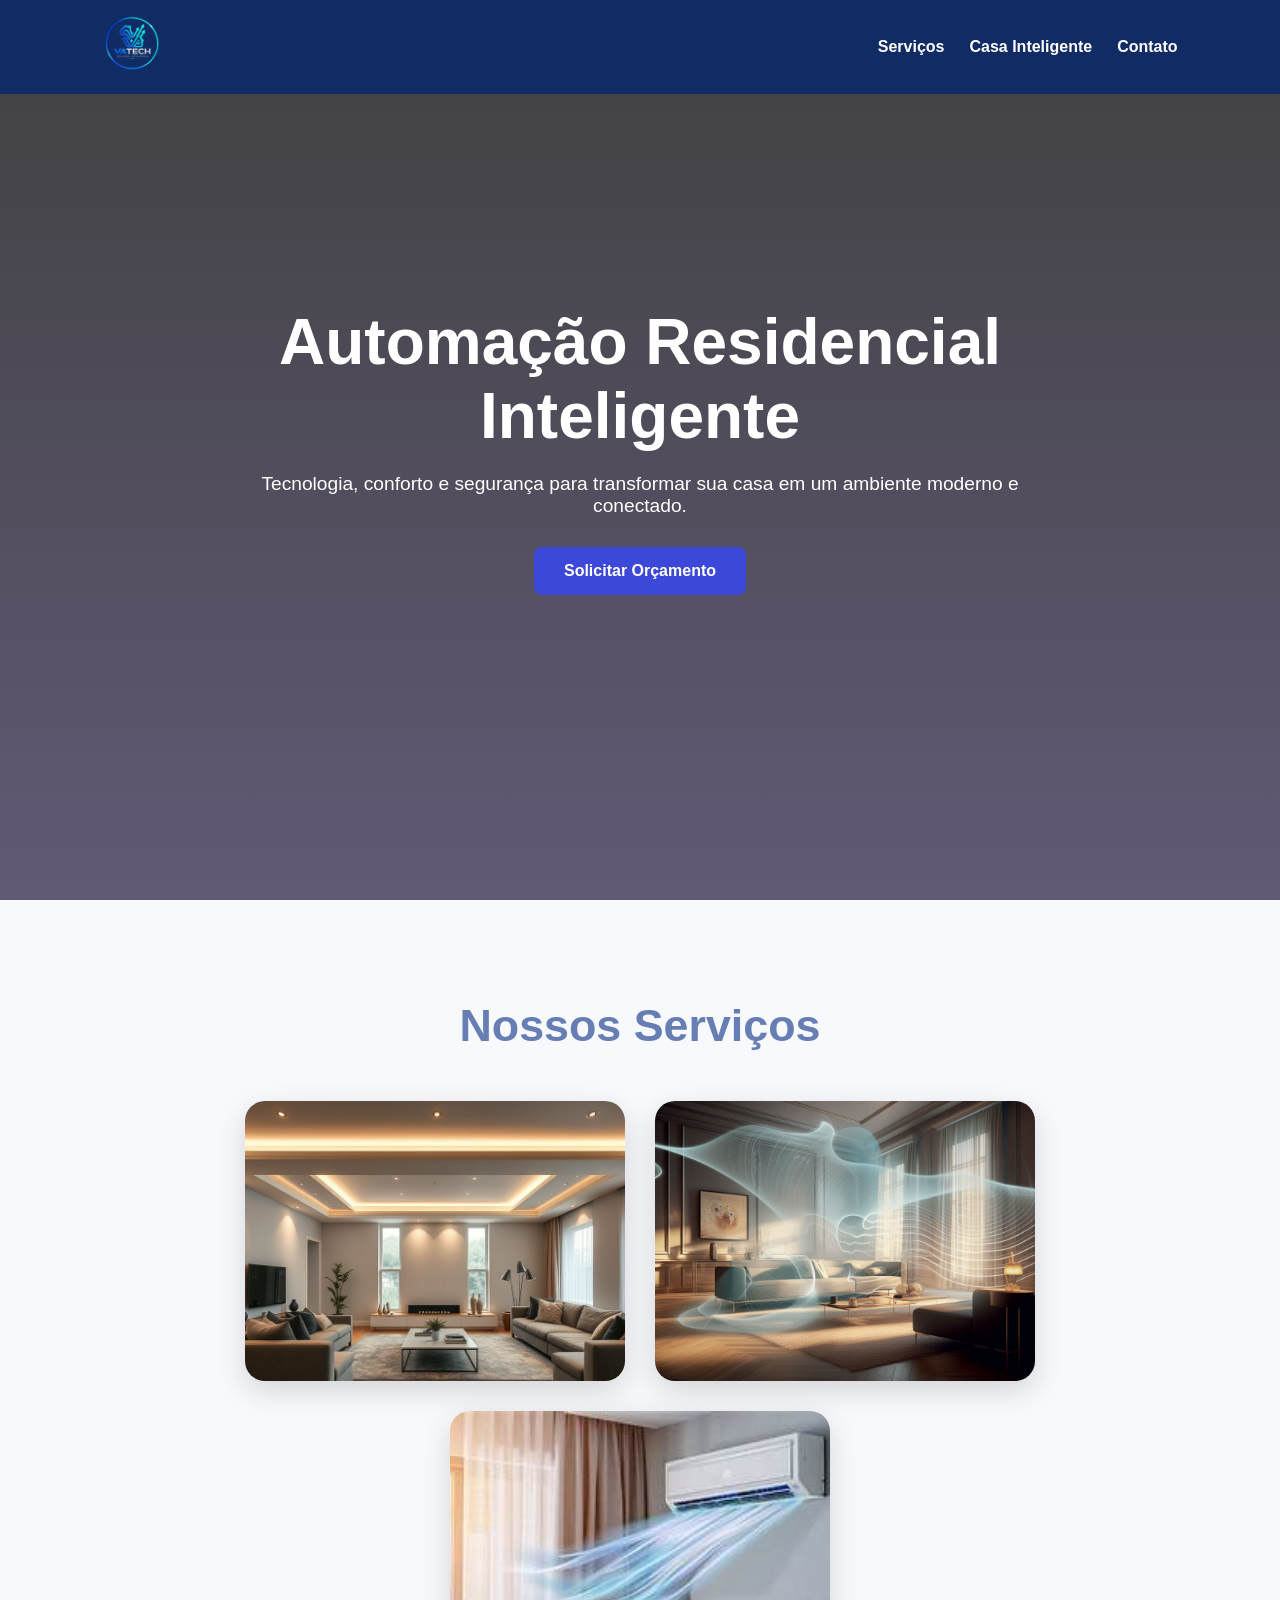
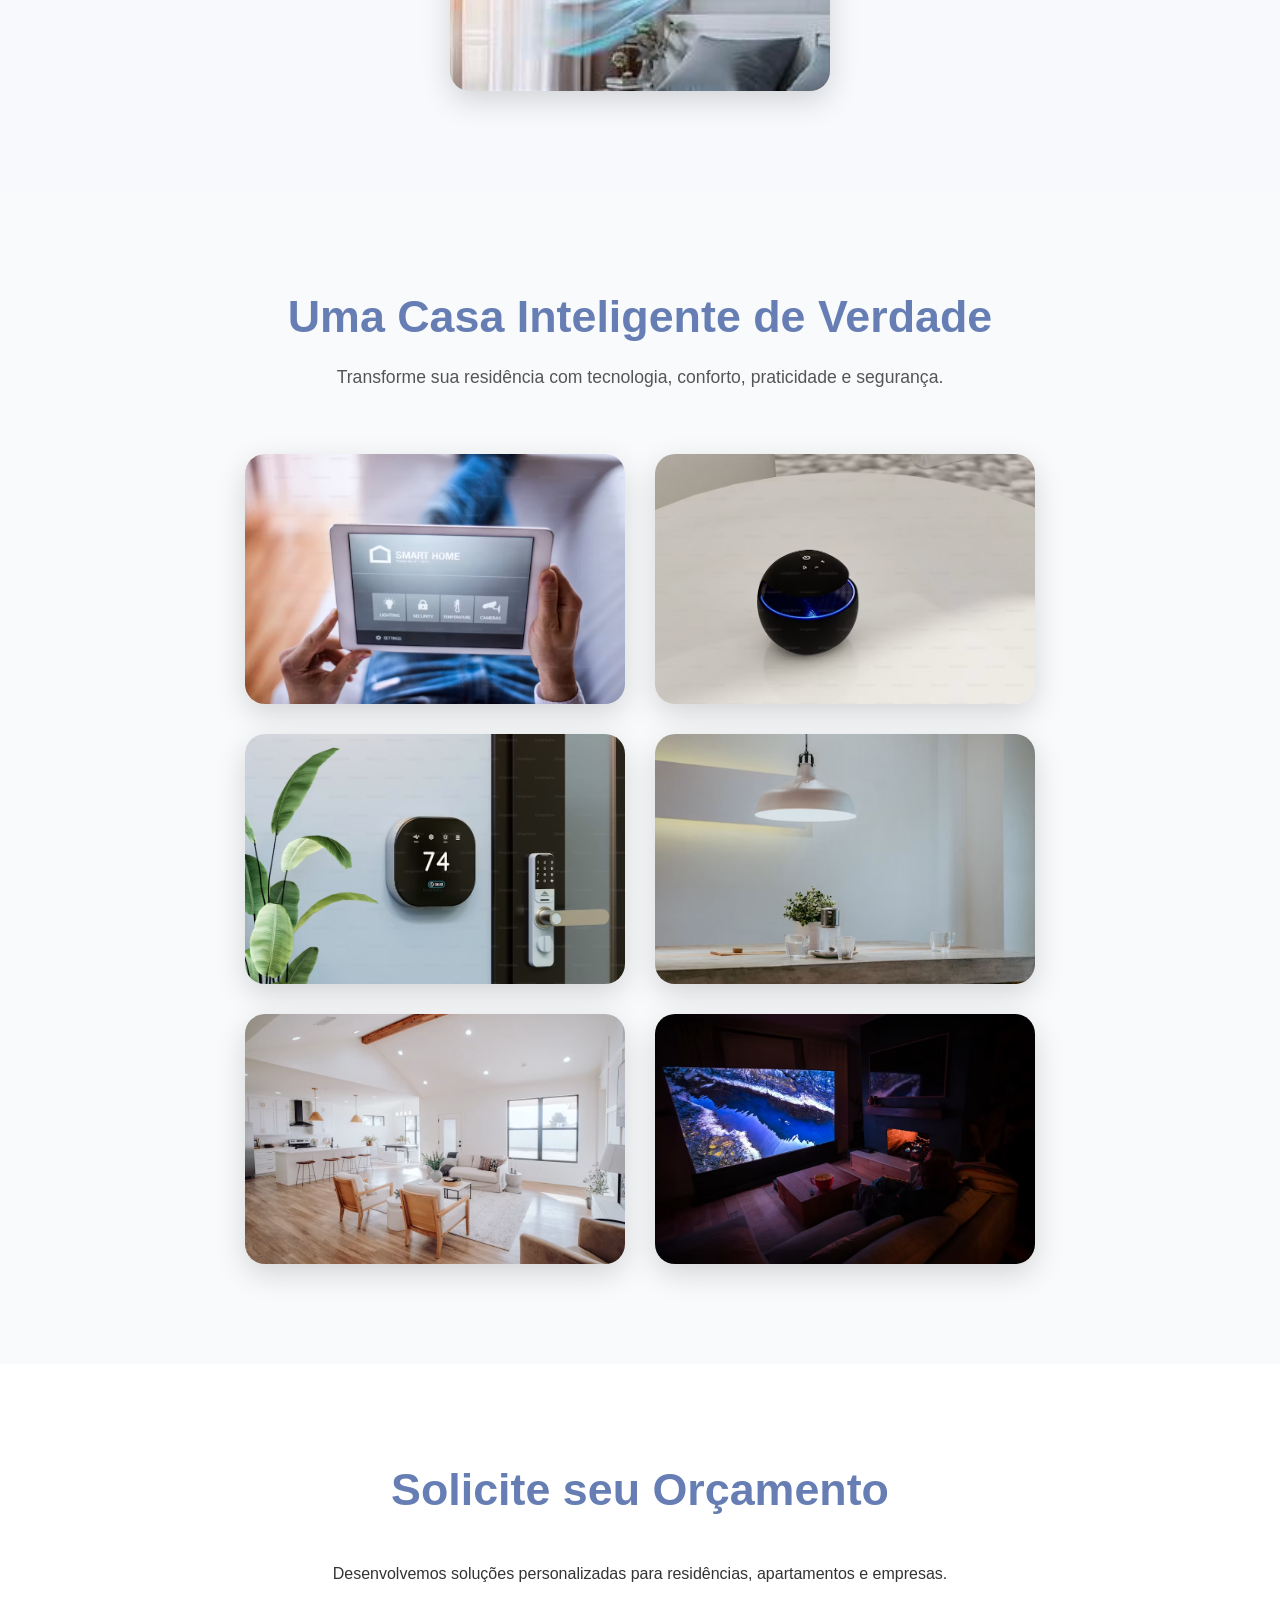
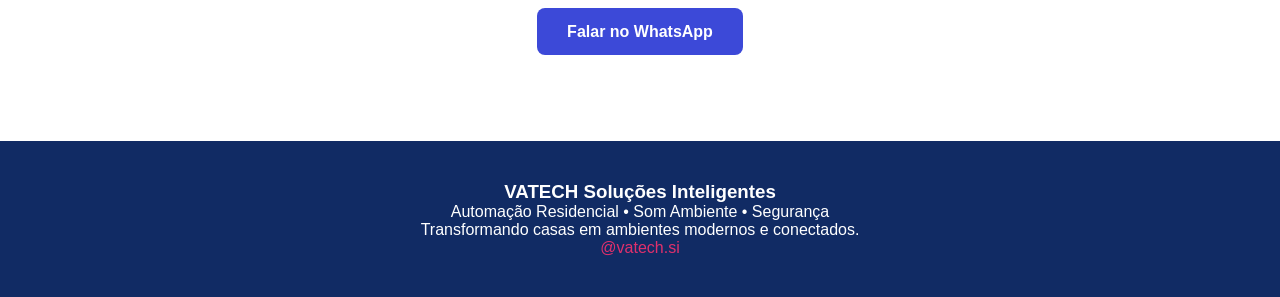
==== projeto/index.html @ 019a9cee "Atualização do projeto" ====
<!DOCTYPE html>
<html lang="pt-BR">
<head>
<meta charset="UTF-8">
<meta name="viewport" content="width=device-width, initial-scale=1.0">
<title>VATECH soluções Inteligente</title>

<link rel="stylesheet" href="style.css">
</head>
<body>

<nav>

    <div class="logo">
        <img src="img/logo.png" alt="vatech">
    </div>

    <div class="menu-toggle" id="menu-toggle">
        ☰
    </div>

    <ul id="menu">

        <li><a href="#servicos">Serviços</a></li>

        <li><a href="#como-funciona">
            Casa Inteligente
        </a></li>

        <li><a href="#contato">Contato</a></li>

    </ul>

</nav>

<header>

    <div class="hero">

        <h1>Automação Residencial Inteligente
        </h1>

        <p>
            Tecnologia, conforto e segurança para transformar
            sua casa em um ambiente moderno e conectado.
        </p>

        <div class="botoes">

            <a href="https://wa.me/5511999999999" class="btn whatsapp">
                Solicitar Orçamento
            </a>
        </div>

    </div>

</header>

<section id="servicos">

    <h2>Nossos Serviços</h2>

    <div class="servicos-grid">

        <div class="servico">
            <img src="img/iluminacao.jpg"alt="Automação de Iluminação">
          
            <div class="overlay">
                <h3>Automação de Iluminação</h3> 

                <p>
                    Controle de luzes,cenas e ambientes
                    diretamente pelo celular ou comando de voz.
                </p>
            </div>
    </div>

    <div class="servico">
        <img src="img/som.jpg" alt="Som Ambiente">

        <div class="overlay">
            <h3> Som Ambiente</h3>

            <p>
                Música en todos os ambiente com controle simples integrado.
            </p>
        </div>
    </div>

    <div class="servico">
        <img src="img/segurança.jpg" alt="eletrodomésticos Inteligente">
        
        <div class="overlay">
            <h3>  Automação Residencial</h3>

            <p>
                 Controle de TVs, ar-condicionado, persianas e outros dispositivos inteligentes.
            </p>
        </div>
    </div>
  </div>
</section>

<section id="como-funciona">

    <h2>Uma Casa Inteligente de Verdade</h2>

    <p class="subtitulo">
        Transforme sua residência com tecnologia, conforto,
        praticidade e segurança.
    </p>

   <div class="funciona-grid">

    <div class="funciona-card">
        <img src="img/controle.jpg" alt="Controle Total">

        <div class="overlay">
            <h3> Controle Total</h3>
            <p>Controle iluminação, tomadas e dispositivos pelo aplicativo.</p>
        </div>
    </div>

    <div class="funciona-card">
        <img src="img/voz.jpg" alt="Comando por Voz">

        <div class="overlay">
            <h3> Comando por Voz</h3>
            <p>Integração com Alexa para controlar sua casa usando a voz.</p>
        </div>
    </div>

    <div class="funciona-card">
        <img src="img/seguranca.jpg" alt="Segurança">

        <div class="overlay">
            <h3> Mais Segurança</h3>
            <p>Monitoramento remoto e notificações em tempo real.</p>
        </div>
    </div>

    <div class="funciona-card">
        <img src="img/energia.jpg" alt="Economia">

        <div class="overlay">
            <h3> Economia de Energia</h3>
            <p>Automatize rotinas e reduza o consumo desnecessário.</p>
        </div>
    </div>

    <div class="funciona-card">
        <img src="img/instalacao.jpg" alt="Instalação">

        <div class="overlay">
            <h3> Instalação Simplificada</h3>
            <p>Soluções para imóveis novos e já construídos.</p>
        </div>
    </div>

    <div class="funciona-card">
        <img src="img/cenarios.jpg" alt="Cenários">

        <div class="overlay">
            <h3> Cenários Personalizados</h3>
            <p>Crie ambientes para cada momento do seu dia.</p>
        </div>
    </div>

</div>

</section>

<section id="contato">

    <h2>Solicite seu Orçamento</h2>

    <p>
        Desenvolvemos soluções personalizadas para residências,
        apartamentos e empresas.
    </p>



    <a href="https://wa.me/5511999999999" class="btn whatsapp">
        Falar no WhatsApp
    </a>

</section>

<footer>

    <h3>VATECH Soluções Inteligentes</h3>

    <p>
        Automação Residencial • Som Ambiente • Segurança
    </p>

    <p>
        Transformando casas em ambientes modernos e conectados.
    </p>

    <a href="https://www.instagram.com/vatech.si/" target="_blank">
        @vatech.si
    </a>

</footer>
---- projeto/style.css ----
/* =========================
   RESET
========================= */

*{
    margin:0;
    padding:0;
    box-sizing:border-box;
    font-family:'Segoe UI',sans-serif;
}

html{
    scroll-behavior:smooth;
}

body{
    background:#ffffff;
    color:#333;
}

/* =========================
   NAVBAR
========================= */

nav{
    position:fixed;
    top:0;
    width:100%;
    display:flex;
    justify-content:space-between;
    align-items:center;
    padding:15px 8%;
    background:#112b64;
    z-index:1000;
}

.menu-toggle{
    display:none;
    font-size:2rem;
    color:white;
    cursor:pointer;
}

.logo img{
    height:60px;
}

nav ul{
    display:flex;
    list-style:none;
    gap:25px;
}

nav a{
    text-decoration:none;
    color:white;
    font-weight:600;
}

/* =========================
   HERO
========================= */

header{
    height:100vh;
    display:flex;
    justify-content:center;
    align-items:center;
    text-align:center;
    padding:20px;

    background:
    linear-gradient(
        rgba(0,0,0,.75),
        rgba(44,34,72,.75)
    ),
    url("https://images.unsplash.com/photo-1558002038-1055907df827?q=80&w=2070");

    background-size:cover;
    background-position:center;
}

.hero{
    max-width:800px;
}

.hero h1{
    font-size:4rem;
    color:white;
    margin-bottom:20px;
}

.hero p{
    font-size:1.2rem;
    color:white;
    margin-bottom:30px;
}

/* =========================
   BOTÕES
========================= */

.botoes{
    display:flex;
    justify-content:center;
    gap:15px;
    flex-wrap:wrap;
}

.btn{
    text-decoration:none;
    padding:15px 30px;
    border-radius:8px;
    color:white;
    font-weight:bold;
    transition:.3s;
}

.btn:hover{
    transform:translateY(-3px);
}

.whatsapp{
    background:#3c49d8;
}


/* =========================
   SEÇÕES GERAIS
========================= */

section{
    padding:100px 8%;
}

h2{
    text-align:center;
    font-size:2.8rem;
    margin-bottom:50px;
}

/* =========================
   TÍTULOS
========================= */

#como-funciona h2,
#beneficios h2,
#servicos h2,
#contato h2{
    color:#667EB3;
}

/* =========================
   COMO FUNCIONA
========================= */

#como-funciona{
    background:#f8fafc;
}

.subtitulo{
    text-align:center;
    max-width:800px;
    margin:0 auto 60px;
    color:#555;
    font-size:1.1rem;
    line-height:1.8;
}

.funciona-grid{
    display:flex;
    justify-content:center;
    gap:30px;
    flex-wrap:wrap;
}

/* =========================
   UMA CASA INTELIGENTE
========================= */

#como-funciona{
    background:#f8fafc;
    padding:100px 8%;
}

#como-funciona h2{
    color:#667EB3;
    text-align:center;
    margin-bottom:20px;
}

.subtitulo{
    max-width:800px;
    margin:0 auto 60px;
    text-align:center;
    color:#555;
    line-height:1.8;
}

.funciona-grid{
    display:flex;
    justify-content:center;
    gap:30px;
    flex-wrap:wrap;
}

.funciona-card{
    position:relative;
    width:380px;
    height:250px;
    border-radius:20px;
    overflow:hidden;
    cursor:pointer;

    box-shadow:0 10px 30px rgba(0,0,0,.15);
}

.funciona-card img{
    width:100%;
    height:100%;
    object-fit:cover;
    transition:.6s;
}

.funciona-card:hover img{
    transform:scale(1.1);
}

.funciona-card .overlay{
    position:absolute;
    top:0;
    left:0;

    width:100%;
    height:100%;

    background:rgba(10,25,47,.85);

    display:flex;
    flex-direction:column;
    justify-content:center;
    align-items:center;

    text-align:center;
    padding:25px;

    opacity:0;
    transition:.4s;
}

.funciona-card:hover .overlay{
    opacity:1;
}

.funciona-card .overlay h3{
    color:white;
    font-size:1.8rem;
    margin-bottom:15px;
}

.funciona-card .overlay p{
    color:white;
    line-height:1.7;
}

/* =========================
   PROJETOS / SERVIÇOS
========================= */

#servicos{
    background:#f7f9fc;
}

.servicos-grid{
    display:flex;
    justify-content:center;
    gap:30px;
    flex-wrap:wrap;
}

.servico{
    position:relative;
    width:380px;
    height:280px;

    border-radius:20px;
    overflow:hidden;
    cursor:pointer;

    box-shadow:
    0 10px 30px rgba(0,0,0,.15);

    transition:.4s;
}

.servico:hover{
    transform:translateY(-10px);
}

.servico img{
    width:100%;
    height:100%;
    object-fit:cover;
    transition:.6s;
}

.servico:hover img{
    transform:scale(1.15);
}

.overlay{
    position:absolute;
    inset:0;

    display:flex;
    flex-direction:column;
    justify-content:center;
    align-items:center;

    text-align:center;
    padding:30px;

    background:rgba(10,25,47,.85);

    opacity:0;
    transition:.5s;
}

.overlay h3{
    color:white;
    font-size:1.8rem;
    margin-bottom:15px;
}

.overlay p{
    color:white;
    line-height:1.7;
}

.servico:hover .overlay{
    opacity:1;
}

/* =========================
   GALERIA
========================= */

.galeria{
    display:flex;
    justify-content:center;
    flex-wrap:wrap;
    gap:20px;
}

.galeria img{
    width:350px;
    height:250px;
    object-fit:cover;
    border-radius:15px;
    transition:.3s;
}

.galeria img:hover{
    transform:scale(1.05);
}

/* =========================
   DEPOIMENTOS
========================= */

.depoimento-box{
    max-width:700px;
    margin:auto;
    background:#204286;
    padding:40px;
    border-radius:15px;
    text-align:center;
}

#texto-depoimento{
    font-size:1.1rem;
    margin-bottom:20px;
    color:white;
}

#nome-cliente{
    color:#25D366;
    font-weight:bold;
}

/* =========================
   CONTATO
========================= */

#contato{
    text-align:center;
}

#contato p{
    margin-bottom:40px;
}

/* =========================
   FOOTER
========================= */

footer{
    background:#112b64;
    text-align:center;
    padding:40px;
}

footer h3,
footer p{
    color:white;
}

footer a{
    color:#E1306C;
    text-decoration:none;
}

/* =========================
   WHATSAPP FIXO
========================= */

.whatsapp-fixo{
    position:fixed;
    right:20px;
    bottom:20px;

    width:65px;
    height:65px;

    background:#25D366;
    color:white;

    border-radius:50%;

    display:flex;
    justify-content:center;
    align-items:center;

    text-decoration:none;
    font-size:30px;

    box-shadow:
    0 10px 25px rgba(0,0,0,.2);
}

/* =========================
   RESPONSIVO
========================= */

@media(max-width:768px){

    .hero h1{
        font-size:2.5rem;
    }

    nav ul{
        display:none;
    }

    .etapa,
    .servico{
        width:100%;
    }

    .galeria img{
        width:100%;
        height:auto;
    }
}

/* =========================
   RESPONSIVIDADE MOBILE
========================= */

@media (max-width: 768px){

    /* Menu */
    nav{
        padding:15px 5%;
    }

    nav ul{
        display:none;
    }

    .logo img{
        height:50px;
    }

    /* Hero */
    .hero h1{
        font-size:2.2rem;
        line-height:1.2;
    }

    .hero p{
        font-size:1rem;
    }

    .botoes{
        flex-direction:column;
        align-items:center;
    }

    .btn{
        width:100%;
        max-width:280px;
        text-align:center;
    }

    /* Títulos */
    h2{
        font-size:2rem;
    }

    #como-funciona h2,
    #contato h2,
    #servicos h2{
        font-size:2rem;
    }

    .subtitulo{
        font-size:1rem;
        padding:0 10px;
    }

    /* Cards Nossos Serviços */
    .servico{
        width:100%;
        max-width:350px;
        height:220px;
    }

    /* Cards Casa Inteligente */
    .funciona-card{
        width:100%;
        max-width:350px;
        height:220px;
    }

    .overlay h3{
        font-size:1.4rem;
    }

    .overlay p{
        font-size:.95rem;
    }

    /* Galeria */
    .galeria img{
        width:100%;
        height:auto;
    }

    /* Contato */
    #contato p{
        font-size:1rem;
        padding:0 15px;
    }

    footer{
        padding:30px 20px;
    }

}

/* CELULARES PEQUENOS */
@media (max-width:480px){

    .hero h1{
        font-size:1.8rem;
    }

    .hero p{
        font-size:.95rem;
    }

    h2{
        font-size:1.8rem;
    }

    .servico,
    .funciona-card{
        height:200px;
    }

    .overlay h3{
        font-size:1.2rem;
    }

    .overlay p{
        font-size:.9rem;
    }
}

@media (max-width:768px){

    .menu-toggle{
        display:block;
    }

    nav{
        padding:15px 5%;
    }

    nav ul{
        position:absolute;

        top:90px;
        left:0;

        width:100%;

        background:#112b64;

        flex-direction:column;

        text-align:center;

        gap:0;

        display:none;
    }

    nav ul.active{
        display:flex;
    }

    nav ul li{
        padding:18px;
        border-top:1px solid rgba(255,255,255,.1);
    }

    .hero h1{
        font-size:2rem;
    }

    .hero p{
        font-size:1rem;
    }

    .btn{
        width:100%;
        max-width:280px;
    }

    .servico,
    .funciona-card{
        width:100%;
        max-width:350px;
        height:220px;
    }

}
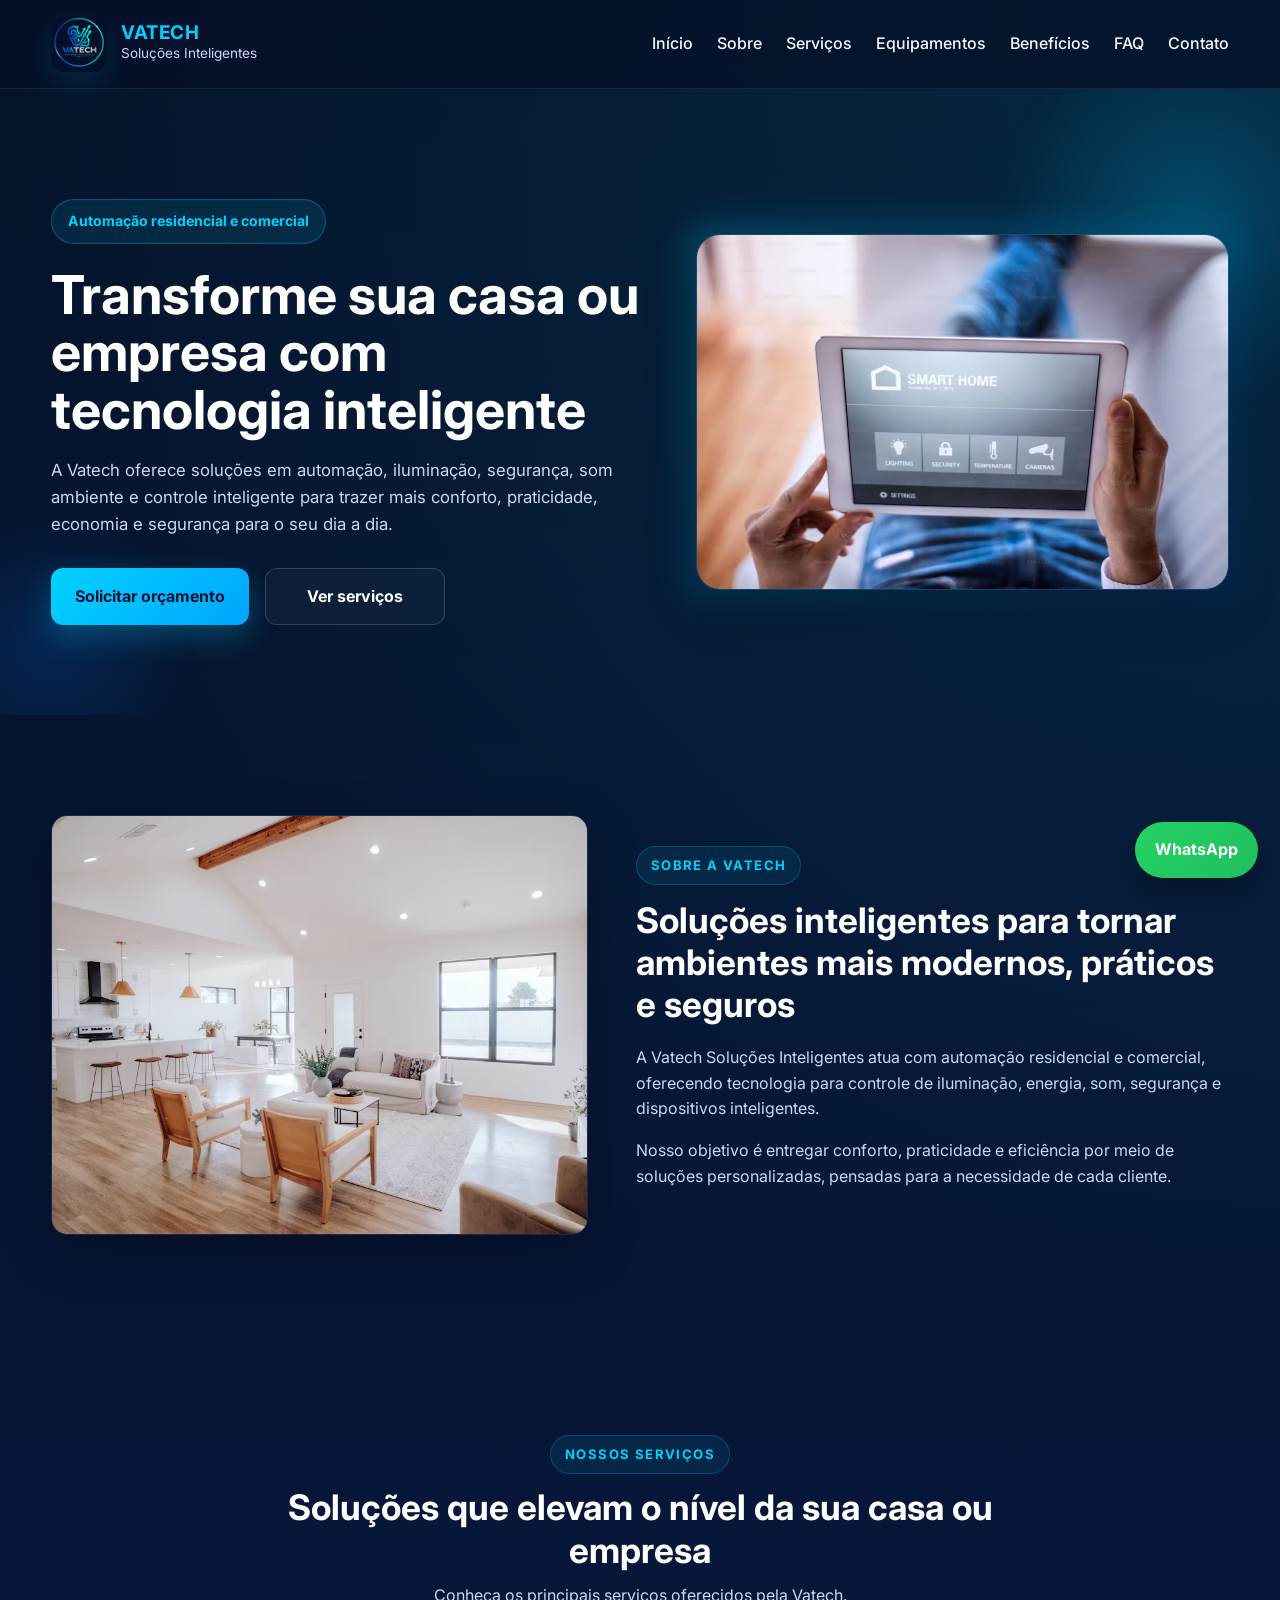
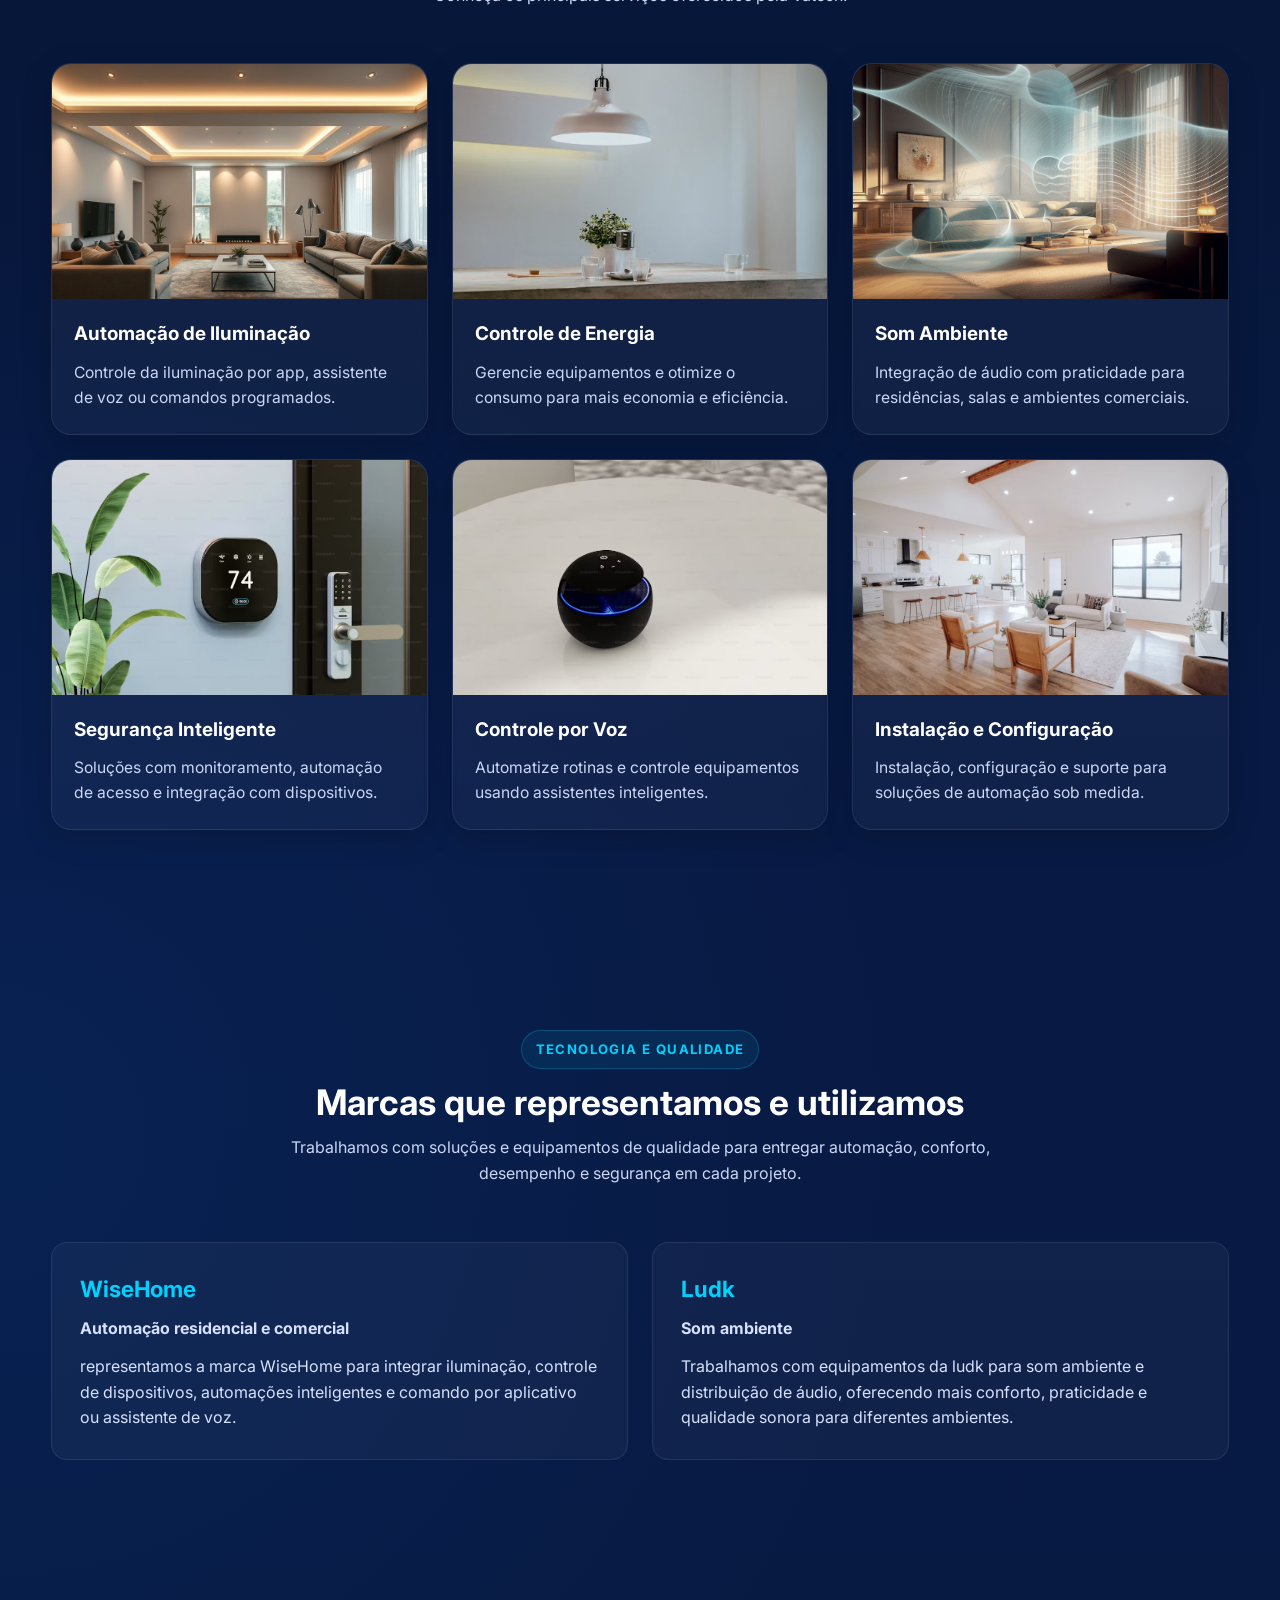
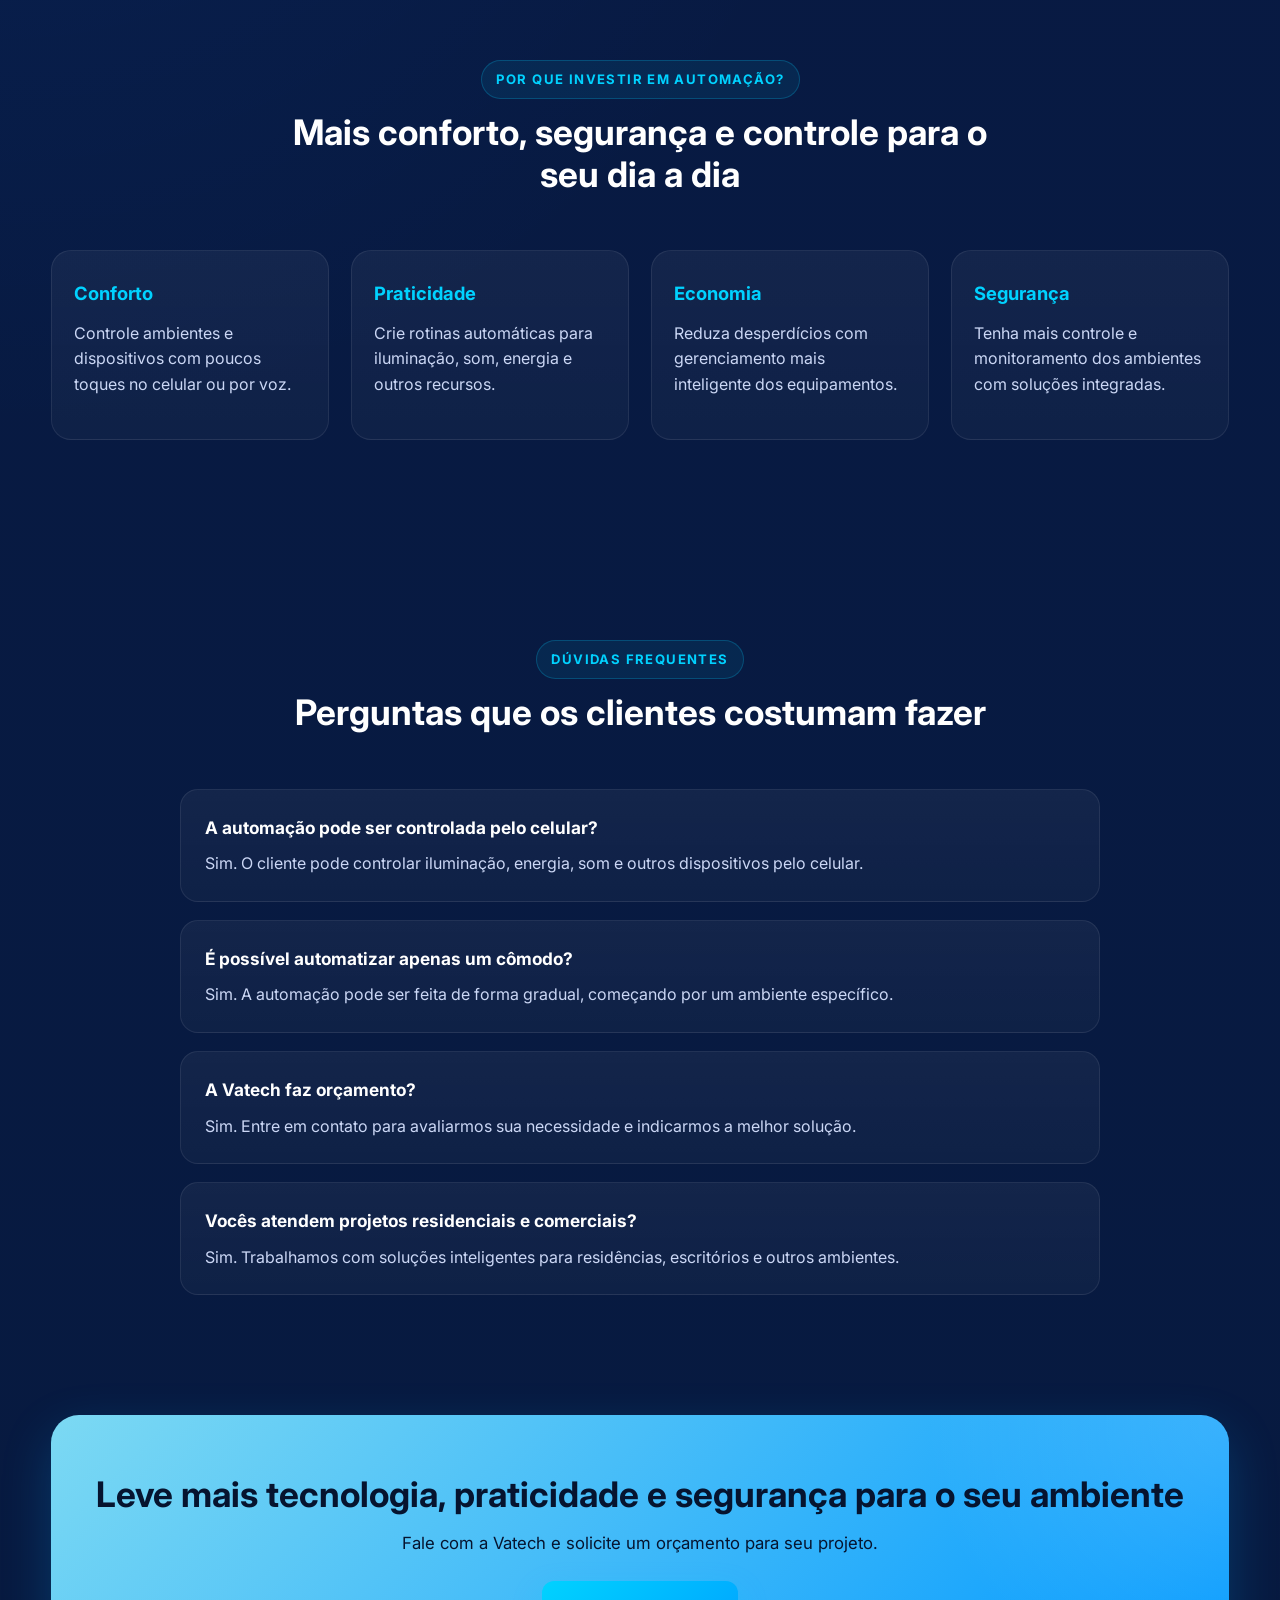
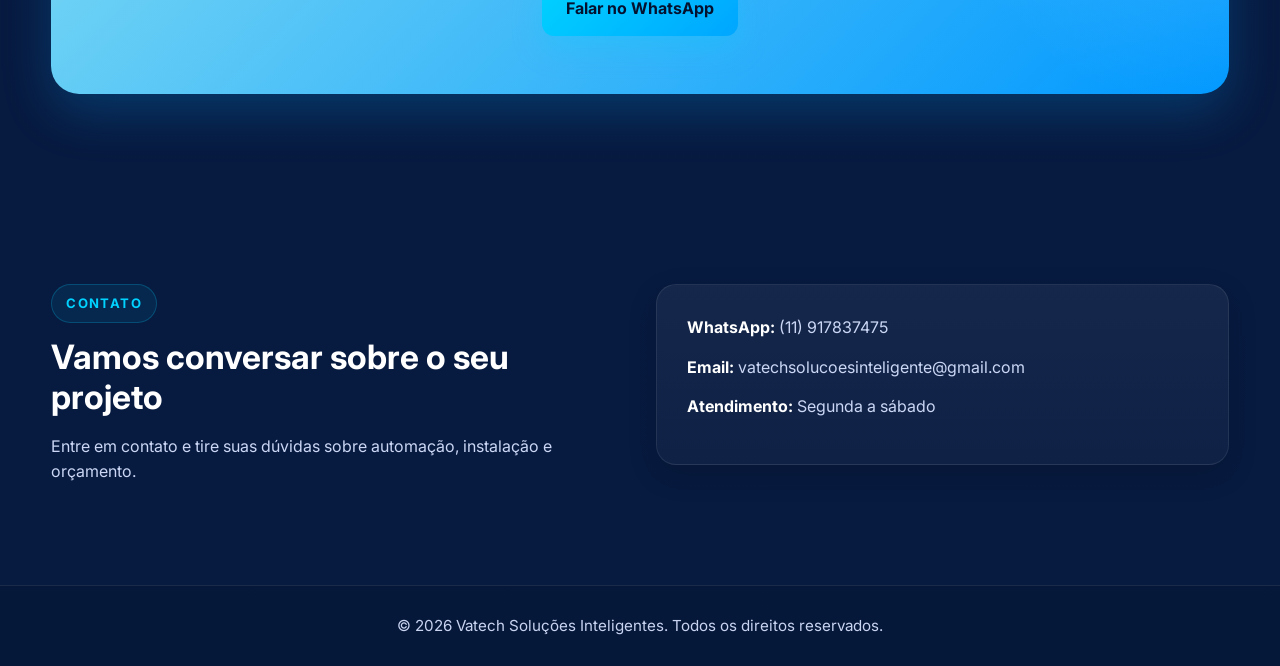
==== commit 158fa041: "Atualização do site" ====
--- a/projeto/index.html
+++ b/projeto/index.html
@@ -1,206 +1,287 @@
 <!DOCTYPE html>
 <html lang="pt-BR">
 <head>
-<meta charset="UTF-8">
-<meta name="viewport" content="width=device-width, initial-scale=1.0">
-<title>VATECH soluções Inteligente</title>
-
-<link rel="stylesheet" href="style.css">
+  <meta charset="UTF-8" />
+  <meta name="viewport" content="width=device-width, initial-scale=1.0" />
+  <title>Vatech Soluções Inteligentes</title>
+  <link rel="stylesheet" href="style.css" />
+  <link rel="preconnect" href="https://fonts.googleapis.com">
+  <link rel="preconnect" href="https://fonts.gstatic.com" crossorigin>
+  <link href="https://fonts.googleapis.com/css2?family=Inter:wght@400;500;600;700;800&display=swap" rel="stylesheet">
 </head>
 <body>
 
-<nav>
-
-    <div class="logo">
-        <img src="img/logo.png" alt="vatech">
-    </div>
-
-    <div class="menu-toggle" id="menu-toggle">
-        ☰
-    </div>
-
-    <ul id="menu">
-
-        <li><a href="#servicos">Serviços</a></li>
-
-        <li><a href="#como-funciona">
-            Casa Inteligente
-        </a></li>
-
-        <li><a href="#contato">Contato</a></li>
-
-    </ul>
-
-</nav>
-
-<header>
-
-    <div class="hero">
-
-        <h1>Automação Residencial Inteligente
-        </h1>
-
-        <p>
-            Tecnologia, conforto e segurança para transformar
-            sua casa em um ambiente moderno e conectado.
-        </p>
-
-        <div class="botoes">
-
-            <a href="https://wa.me/5511999999999" class="btn whatsapp">
-                Solicitar Orçamento
-            </a>
-        </div>
-
-    </div>
-
-</header>
-
-<section id="servicos">
-
-    <h2>Nossos Serviços</h2>
-
-    <div class="servicos-grid">
-
-        <div class="servico">
-            <img src="img/iluminacao.jpg"alt="Automação de Iluminação">
-          
-            <div class="overlay">
-                <h3>Automação de Iluminação</h3> 
-
-                <p>
-                    Controle de luzes,cenas e ambientes
-                    diretamente pelo celular ou comando de voz.
-                </p>
-            </div>
-    </div>
-
-    <div class="servico">
-        <img src="img/som.jpg" alt="Som Ambiente">
-
-        <div class="overlay">
-            <h3> Som Ambiente</h3>
-
-            <p>
-                Música en todos os ambiente com controle simples integrado.
-            </p>
-        </div>
-    </div>
-
-    <div class="servico">
-        <img src="img/segurança.jpg" alt="eletrodomésticos Inteligente">
-        
-        <div class="overlay">
-            <h3>  Automação Residencial</h3>
-
-            <p>
-                 Controle de TVs, ar-condicionado, persianas e outros dispositivos inteligentes.
-            </p>
-        </div>
+  <!-- HEADER -->
+  <header class="header">
+    <div class="container nav">
+      <div class="logo">
+        <img src="img/logo.png" alt="Logo Vatech">
+        <div>
+          <h1>VATECH</h1>
+          <p>Soluções Inteligentes</p>
+        </div>
+      </div>
+
+      <nav class="menu">
+        <a href="#inicio">Início</a>
+        <a href="#sobre">Sobre</a>
+        <a href="#servicos">Serviços</a>
+        <a href="#marcas">Equipamentos</a>
+        <a href="#beneficios">Benefícios</a>
+        <a href="#faq">FAQ</a>
+        <a href="#contato">Contato</a>
+      </nav>
+    </div>
+  </header>
+
+  <!-- HERO -->
+  <section class="hero" id="inicio">
+    <div class="container hero-content">
+      <div class="hero-text">
+        <span class="tag">Automação residencial e comercial</span>
+        <h2>Transforme sua casa ou empresa com tecnologia inteligente</h2>
+        <p>
+          A Vatech oferece soluções em automação, iluminação, segurança, som ambiente e controle inteligente
+          para trazer mais conforto, praticidade, economia e segurança para o seu dia a dia.
+        </p>
+
+        <div class="hero-buttons">
+          <a class="btn-primary" href="https://wa.me/5511917837475" target="_blank">
+            Solicitar orçamento
+          </a>
+          <a class="btn-secondary" href="#servicos">Ver serviços</a>
+        </div>
+      </div>
+
+      <div class="hero-image">
+        <img src="img/controle.jpg" alt="Automação residencial Vatech">
+      </div>
+    </div>
+  </section>
+
+  <!-- SOBRE -->
+  <section class="sobre section" id="sobre">
+    <div class="container sobre-grid">
+      <div class="sobre-img">
+        <img src="img/instalacao.jpg" alt="Instalação de automação">
+      </div>
+
+      <div class="sobre-text">
+        <span class="section-tag">Sobre a Vatech</span>
+        <h2>Soluções inteligentes para tornar ambientes mais modernos, práticos e seguros</h2>
+        <p>
+          A Vatech Soluções Inteligentes atua com automação residencial e comercial, oferecendo tecnologia
+          para controle de iluminação, energia, som, segurança e dispositivos inteligentes.
+        </p>
+        <p>
+          Nosso objetivo é entregar conforto, praticidade e eficiência por meio de soluções personalizadas,
+          pensadas para a necessidade de cada cliente.
+        </p>
+      </div>
+    </div>
+  </section>
+
+  <!-- SERVIÇOS -->
+  <section class="servicos section" id="servicos">
+    <div class="container">
+      <div class="section-header">
+        <span class="section-tag">Nossos serviços</span>
+        <h2>Soluções que elevam o nível da sua casa ou empresa</h2>
+        <p>Conheça os principais serviços oferecidos pela Vatech.</p>
+      </div>
+
+      <div class="cards">
+        <div class="card">
+          <img src="img/iluminacao.jpg" alt="Iluminação inteligente">
+          <h3>Automação de Iluminação</h3>
+          <p>Controle da iluminação por app, assistente de voz ou comandos programados.</p>
+        </div>
+
+        <div class="card">
+          <img src="img/energia.jpg" alt="Controle de energia">
+          <h3>Controle de Energia</h3>
+          <p>Gerencie equipamentos e otimize o consumo para mais economia e eficiência.</p>
+        </div>
+
+        <div class="card">
+          <img src="img/som.jpg" alt="Som ambiente">
+          <h3>Som Ambiente</h3>
+          <p>Integração de áudio com praticidade para residências, salas e ambientes comerciais.</p>
+        </div>
+
+        <div class="card">
+          <img src="img/seguranca.jpg" alt="Segurança inteligente">
+          <h3>Segurança Inteligente</h3>
+          <p>Soluções com monitoramento, automação de acesso e integração com dispositivos.</p>
+        </div>
+
+        <div class="card">
+          <img src="img/voz.jpg" alt="Comando por voz">
+          <h3>Controle por Voz</h3>
+          <p>Automatize rotinas e controle equipamentos usando assistentes inteligentes.</p>
+        </div>
+
+        <div class="card">
+          <img src="img/instalacao.jpg" alt="Instalação e suporte">
+          <h3>Instalação e Configuração</h3>
+          <p>Instalação, configuração e suporte para soluções de automação sob medida.</p>
+        </div>
+      </div>
+    </div>
+  </section>
+
+  <section class="marcas section" id="marcas">
+  <div class="container">
+    <div class="section-header">
+      <span class="section-tag">Tecnologia e qualidade</span>
+      <h2>Marcas que representamos e utilizamos</h2>
+      <p>
+        Trabalhamos com soluções e equipamentos de qualidade para entregar automação, conforto,
+        desempenho e segurança em cada projeto.
+      </p>
+    </div>
+
+    <div class="marcas-grid">
+      <div class="marca-card">
+        <h3>WiseHome</h3>
+        <p class="marca-categoria">Automação residencial e comercial</p>
+        <p>
+          representamos a marca WiseHome para integrar iluminação, controle de dispositivos,
+          automações inteligentes e comando por aplicativo ou assistente de voz.
+        </p>
+      </div>
+
+      <div class="marca-card">
+        <h3>Ludk</h3>
+        <p class="marca-categoria">Som ambiente</p>
+        <p>
+          Trabalhamos com equipamentos da ludk para som ambiente e distribuição de áudio,
+          oferecendo mais conforto, praticidade e qualidade sonora para diferentes ambientes.
+        </p>
+      </div>
     </div>
   </div>
 </section>
 
-<section id="como-funciona">
-
-    <h2>Uma Casa Inteligente de Verdade</h2>
-
-    <p class="subtitulo">
-        Transforme sua residência com tecnologia, conforto,
-        praticidade e segurança.
-    </p>
-
-   <div class="funciona-grid">
-
-    <div class="funciona-card">
-        <img src="img/controle.jpg" alt="Controle Total">
-
-        <div class="overlay">
-            <h3> Controle Total</h3>
-            <p>Controle iluminação, tomadas e dispositivos pelo aplicativo.</p>
-        </div>
-    </div>
-
-    <div class="funciona-card">
-        <img src="img/voz.jpg" alt="Comando por Voz">
-
-        <div class="overlay">
-            <h3> Comando por Voz</h3>
-            <p>Integração com Alexa para controlar sua casa usando a voz.</p>
-        </div>
-    </div>
-
-    <div class="funciona-card">
-        <img src="img/seguranca.jpg" alt="Segurança">
-
-        <div class="overlay">
-            <h3> Mais Segurança</h3>
-            <p>Monitoramento remoto e notificações em tempo real.</p>
-        </div>
-    </div>
-
-    <div class="funciona-card">
-        <img src="img/energia.jpg" alt="Economia">
-
-        <div class="overlay">
-            <h3> Economia de Energia</h3>
-            <p>Automatize rotinas e reduza o consumo desnecessário.</p>
-        </div>
-    </div>
-
-    <div class="funciona-card">
-        <img src="img/instalacao.jpg" alt="Instalação">
-
-        <div class="overlay">
-            <h3> Instalação Simplificada</h3>
-            <p>Soluções para imóveis novos e já construídos.</p>
-        </div>
-    </div>
-
-    <div class="funciona-card">
-        <img src="img/cenarios.jpg" alt="Cenários">
-
-        <div class="overlay">
-            <h3> Cenários Personalizados</h3>
-            <p>Crie ambientes para cada momento do seu dia.</p>
-        </div>
-    </div>
-
-</div>
-
-</section>
-
-<section id="contato">
-
-    <h2>Solicite seu Orçamento</h2>
-
-    <p>
-        Desenvolvemos soluções personalizadas para residências,
-        apartamentos e empresas.
-    </p>
-
-
-
-    <a href="https://wa.me/5511999999999" class="btn whatsapp">
+  <!-- BENEFÍCIOS -->
+  <section class="beneficios section" id="beneficios">
+    <div class="container">
+      <div class="section-header">
+        <span class="section-tag">Por que investir em automação?</span>
+        <h2>Mais conforto, segurança e controle para o seu dia a dia</h2>
+      </div>
+
+      <div class="benefits-grid">
+        <div class="benefit-box">
+          <h3>Conforto</h3>
+          <p>Controle ambientes e dispositivos com poucos toques no celular ou por voz.</p>
+        </div>
+
+        <div class="benefit-box">
+          <h3>Praticidade</h3>
+          <p>Crie rotinas automáticas para iluminação, som, energia e outros recursos.</p>
+        </div>
+
+        <div class="benefit-box">
+          <h3>Economia</h3>
+          <p>Reduza desperdícios com gerenciamento mais inteligente dos equipamentos.</p>
+        </div>
+
+        <div class="benefit-box">
+          <h3>Segurança</h3>
+          <p>Tenha mais controle e monitoramento dos ambientes com soluções integradas.</p>
+        </div>
+      </div>
+    </div>
+  </section>
+
+  <!-- GALERIA 
+  <section class="galeria section">
+    <div class="container">
+      <div class="section-header">
+        <span class="section-tag">Projetos e inspirações</span>
+        <h2>Ambientes que podem receber automação inteligente</h2>
+      </div>
+
+      <div class="gallery-grid">
+        <img src="img/projeto1.png" alt="Projeto Vatech 1">
+        <img src="img/projeto2.png" alt="Projeto Vatech 2">
+        <img src="img/projeto3.png" alt="Projeto Vatech 3">
+      </div>
+    </div>
+  </section>  -->
+
+  <!-- FAQ -->
+  <section class="faq section" id="faq">
+    <div class="container">
+      <div class="section-header">
+        <span class="section-tag">Dúvidas frequentes</span>
+        <h2>Perguntas que os clientes costumam fazer</h2>
+      </div>
+
+      <div class="faq-list">
+        <div class="faq-item">
+          <h3>A automação pode ser controlada pelo celular?</h3>
+          <p>Sim. O cliente pode controlar iluminação, energia, som e outros dispositivos pelo celular.</p>
+        </div>
+
+        <div class="faq-item">
+          <h3>É possível automatizar apenas um cômodo?</h3>
+          <p>Sim. A automação pode ser feita de forma gradual, começando por um ambiente específico.</p>
+        </div>
+
+        <div class="faq-item">
+          <h3>A Vatech faz orçamento?</h3>
+          <p>Sim. Entre em contato para avaliarmos sua necessidade e indicarmos a melhor solução.</p>
+        </div>
+
+        <div class="faq-item">
+          <h3>Vocês atendem projetos residenciais e comerciais?</h3>
+          <p>Sim. Trabalhamos com soluções inteligentes para residências, escritórios e outros ambientes.</p>
+        </div>
+      </div>
+    </div>
+  </section>
+
+  <!-- CTA FINAL -->
+  <section class="cta-final">
+    <div class="container cta-box">
+      <h2>Leve mais tecnologia, praticidade e segurança para o seu ambiente</h2>
+      <p>Fale com a Vatech e solicite um orçamento para seu projeto.</p>
+      <a class="btn-primary" href="https://wa.me/5511917837475" target="_blank">
         Falar no WhatsApp
-    </a>
-
-</section>
-
-<footer>
-
-    <h3>VATECH Soluções Inteligentes</h3>
-
-    <p>
-        Automação Residencial • Som Ambiente • Segurança
-    </p>
-
-    <p>
-        Transformando casas em ambientes modernos e conectados.
-    </p>
-
-    <a href="https://www.instagram.com/vatech.si/" target="_blank">
-        @vatech.si
-    </a>
-
-</footer>+      </a>
+    </div>
+  </section>
+
+  <!-- CONTATO -->
+  <section class="contato section" id="contato">
+    <div class="container contato-grid">
+      <div>
+        <span class="section-tag">Contato</span>
+        <h2>Vamos conversar sobre o seu projeto</h2>
+        <p>Entre em contato e tire suas dúvidas sobre automação, instalação e orçamento.</p>
+      </div>
+
+      <div class="contato-box">
+        <p><strong>WhatsApp:</strong> (11) 917837475</p>
+        <p><strong>Email:</strong> vatechsolucoesinteligente@gmail.com</p>
+        <p><strong>Atendimento:</strong> Segunda a sábado</p>
+      </div>
+    </div>
+  </section>
+
+  <!-- RODAPÉ -->
+  <footer class="footer">
+    <div class="container footer-content">
+      <p>© 2026 Vatech Soluções Inteligentes. Todos os direitos reservados.</p>
+    </div>
+  </footer>
+
+  <!-- BOTÃO WHATSAPP -->
+  <a class="whatsapp-float" href="https://wa.me/5511917837475" target="_blank">
+    WhatsApp
+  </a>
+
+</body>
+</html>
--- a/projeto/style.css
+++ b/projeto/style.css
@@ -1,659 +1,677 @@
-/* =========================
-   RESET
-========================= */
-
-*{
-    margin:0;
-    padding:0;
-    box-sizing:border-box;
-    font-family:'Segoe UI',sans-serif;
-}
-
-html{
-    scroll-behavior:smooth;
-}
-
-body{
-    background:#ffffff;
-    color:#333;
-}
-
-/* =========================
-   NAVBAR
-========================= */
-
-nav{
-    position:fixed;
-    top:0;
-    width:100%;
-    display:flex;
-    justify-content:space-between;
-    align-items:center;
-    padding:15px 8%;
-    background:#112b64;
-    z-index:1000;
-}
-
-.menu-toggle{
-    display:none;
-    font-size:2rem;
-    color:white;
-    cursor:pointer;
-}
-
-.logo img{
-    height:60px;
-}
-
-nav ul{
-    display:flex;
-    list-style:none;
-    gap:25px;
-}
-
-nav a{
-    text-decoration:none;
-    color:white;
-    font-weight:600;
-}
-
-/* =========================
-   HERO
-========================= */
-
-header{
-    height:100vh;
-    display:flex;
-    justify-content:center;
-    align-items:center;
-    text-align:center;
-    padding:20px;
-
-    background:
-    linear-gradient(
-        rgba(0,0,0,.75),
-        rgba(44,34,72,.75)
-    ),
-    url("https://images.unsplash.com/photo-1558002038-1055907df827?q=80&w=2070");
-
-    background-size:cover;
-    background-position:center;
-}
-
-.hero{
-    max-width:800px;
-}
-
-.hero h1{
-    font-size:4rem;
-    color:white;
-    margin-bottom:20px;
-}
-
-.hero p{
-    font-size:1.2rem;
-    color:white;
-    margin-bottom:30px;
-}
-
-/* =========================
-   BOTÕES
-========================= */
-
-.botoes{
-    display:flex;
-    justify-content:center;
-    gap:15px;
-    flex-wrap:wrap;
-}
-
-.btn{
-    text-decoration:none;
-    padding:15px 30px;
-    border-radius:8px;
-    color:white;
-    font-weight:bold;
-    transition:.3s;
-}
-
-.btn:hover{
-    transform:translateY(-3px);
-}
-
-.whatsapp{
-    background:#3c49d8;
-}
-
-
-/* =========================
-   SEÇÕES GERAIS
-========================= */
-
-section{
-    padding:100px 8%;
-}
-
-h2{
-    text-align:center;
-    font-size:2.8rem;
-    margin-bottom:50px;
-}
-
-/* =========================
-   TÍTULOS
-========================= */
-
-#como-funciona h2,
-#beneficios h2,
-#servicos h2,
-#contato h2{
-    color:#667EB3;
-}
-
-/* =========================
-   COMO FUNCIONA
-========================= */
-
-#como-funciona{
-    background:#f8fafc;
-}
-
-.subtitulo{
-    text-align:center;
-    max-width:800px;
-    margin:0 auto 60px;
-    color:#555;
-    font-size:1.1rem;
-    line-height:1.8;
-}
-
-.funciona-grid{
-    display:flex;
-    justify-content:center;
-    gap:30px;
-    flex-wrap:wrap;
-}
-
-/* =========================
-   UMA CASA INTELIGENTE
-========================= */
-
-#como-funciona{
-    background:#f8fafc;
-    padding:100px 8%;
-}
-
-#como-funciona h2{
-    color:#667EB3;
-    text-align:center;
-    margin-bottom:20px;
-}
-
-.subtitulo{
-    max-width:800px;
-    margin:0 auto 60px;
-    text-align:center;
-    color:#555;
-    line-height:1.8;
-}
-
-.funciona-grid{
-    display:flex;
-    justify-content:center;
-    gap:30px;
-    flex-wrap:wrap;
-}
-
-.funciona-card{
-    position:relative;
-    width:380px;
-    height:250px;
-    border-radius:20px;
-    overflow:hidden;
-    cursor:pointer;
-
-    box-shadow:0 10px 30px rgba(0,0,0,.15);
-}
-
-.funciona-card img{
-    width:100%;
-    height:100%;
-    object-fit:cover;
-    transition:.6s;
-}
-
-.funciona-card:hover img{
-    transform:scale(1.1);
-}
-
-.funciona-card .overlay{
-    position:absolute;
-    top:0;
-    left:0;
-
-    width:100%;
-    height:100%;
-
-    background:rgba(10,25,47,.85);
-
-    display:flex;
-    flex-direction:column;
-    justify-content:center;
-    align-items:center;
-
-    text-align:center;
-    padding:25px;
-
-    opacity:0;
-    transition:.4s;
-}
-
-.funciona-card:hover .overlay{
-    opacity:1;
-}
-
-.funciona-card .overlay h3{
-    color:white;
-    font-size:1.8rem;
-    margin-bottom:15px;
-}
-
-.funciona-card .overlay p{
-    color:white;
-    line-height:1.7;
-}
-
-/* =========================
-   PROJETOS / SERVIÇOS
-========================= */
-
-#servicos{
-    background:#f7f9fc;
-}
-
-.servicos-grid{
-    display:flex;
-    justify-content:center;
-    gap:30px;
-    flex-wrap:wrap;
-}
-
-.servico{
-    position:relative;
-    width:380px;
-    height:280px;
-
-    border-radius:20px;
-    overflow:hidden;
-    cursor:pointer;
-
-    box-shadow:
-    0 10px 30px rgba(0,0,0,.15);
-
-    transition:.4s;
-}
-
-.servico:hover{
-    transform:translateY(-10px);
-}
-
-.servico img{
-    width:100%;
-    height:100%;
-    object-fit:cover;
-    transition:.6s;
-}
-
-.servico:hover img{
-    transform:scale(1.15);
-}
-
-.overlay{
-    position:absolute;
-    inset:0;
-
-    display:flex;
-    flex-direction:column;
-    justify-content:center;
-    align-items:center;
-
-    text-align:center;
-    padding:30px;
-
-    background:rgba(10,25,47,.85);
-
-    opacity:0;
-    transition:.5s;
-}
-
-.overlay h3{
-    color:white;
-    font-size:1.8rem;
-    margin-bottom:15px;
-}
-
-.overlay p{
-    color:white;
-    line-height:1.7;
-}
-
-.servico:hover .overlay{
-    opacity:1;
-}
-
-/* =========================
-   GALERIA
-========================= */
-
-.galeria{
-    display:flex;
-    justify-content:center;
-    flex-wrap:wrap;
-    gap:20px;
-}
-
-.galeria img{
-    width:350px;
-    height:250px;
-    object-fit:cover;
-    border-radius:15px;
-    transition:.3s;
-}
-
-.galeria img:hover{
-    transform:scale(1.05);
-}
-
-/* =========================
-   DEPOIMENTOS
-========================= */
-
-.depoimento-box{
-    max-width:700px;
-    margin:auto;
-    background:#204286;
-    padding:40px;
-    border-radius:15px;
-    text-align:center;
-}
-
-#texto-depoimento{
-    font-size:1.1rem;
-    margin-bottom:20px;
-    color:white;
-}
-
-#nome-cliente{
-    color:#25D366;
-    font-weight:bold;
-}
-
-/* =========================
-   CONTATO
-========================= */
-
-#contato{
-    text-align:center;
-}
-
-#contato p{
-    margin-bottom:40px;
-}
-
-/* =========================
-   FOOTER
-========================= */
-
-footer{
-    background:#112b64;
-    text-align:center;
-    padding:40px;
-}
-
-footer h3,
-footer p{
-    color:white;
-}
-
-footer a{
-    color:#E1306C;
-    text-decoration:none;
-}
-
-/* =========================
-   WHATSAPP FIXO
-========================= */
-
-.whatsapp-fixo{
-    position:fixed;
-    right:20px;
-    bottom:20px;
-
-    width:65px;
-    height:65px;
-
-    background:#25D366;
-    color:white;
-
-    border-radius:50%;
-
-    display:flex;
-    justify-content:center;
-    align-items:center;
-
-    text-decoration:none;
-    font-size:30px;
-
-    box-shadow:
-    0 10px 25px rgba(0,0,0,.2);
-}
-
-/* =========================
-   RESPONSIVO
-========================= */
-
-@media(max-width:768px){
-
-    .hero h1{
-        font-size:2.5rem;
-    }
-
-    nav ul{
-        display:none;
-    }
-
-    .etapa,
-    .servico{
-        width:100%;
-    }
-
-    .galeria img{
-        width:100%;
-        height:auto;
-    }
-}
-
-/* =========================
-   RESPONSIVIDADE MOBILE
-========================= */
-
-@media (max-width: 768px){
-
-    /* Menu */
-    nav{
-        padding:15px 5%;
-    }
-
-    nav ul{
-        display:none;
-    }
-
-    .logo img{
-        height:50px;
-    }
-
-    /* Hero */
-    .hero h1{
-        font-size:2.2rem;
-        line-height:1.2;
-    }
-
-    .hero p{
-        font-size:1rem;
-    }
-
-    .botoes{
-        flex-direction:column;
-        align-items:center;
-    }
-
-    .btn{
-        width:100%;
-        max-width:280px;
-        text-align:center;
-    }
-
-    /* Títulos */
-    h2{
-        font-size:2rem;
-    }
-
-    #como-funciona h2,
-    #contato h2,
-    #servicos h2{
-        font-size:2rem;
-    }
-
-    .subtitulo{
-        font-size:1rem;
-        padding:0 10px;
-    }
-
-    /* Cards Nossos Serviços */
-    .servico{
-        width:100%;
-        max-width:350px;
-        height:220px;
-    }
-
-    /* Cards Casa Inteligente */
-    .funciona-card{
-        width:100%;
-        max-width:350px;
-        height:220px;
-    }
-
-    .overlay h3{
-        font-size:1.4rem;
-    }
-
-    .overlay p{
-        font-size:.95rem;
-    }
-
-    /* Galeria */
-    .galeria img{
-        width:100%;
-        height:auto;
-    }
-
-    /* Contato */
-    #contato p{
-        font-size:1rem;
-        padding:0 15px;
-    }
-
-    footer{
-        padding:30px 20px;
-    }
-
-}
-
-/* CELULARES PEQUENOS */
-@media (max-width:480px){
-
-    .hero h1{
-        font-size:1.8rem;
-    }
-
-    .hero p{
-        font-size:.95rem;
-    }
-
-    h2{
-        font-size:1.8rem;
-    }
-
-    .servico,
-    .funciona-card{
-        height:200px;
-    }
-
-    .overlay h3{
-        font-size:1.2rem;
-    }
-
-    .overlay p{
-        font-size:.9rem;
-    }
-}
-
-@media (max-width:768px){
-
-    .menu-toggle{
-        display:block;
-    }
-
-    nav{
-        padding:15px 5%;
-    }
-
-    nav ul{
-        position:absolute;
-
-        top:90px;
-        left:0;
-
-        width:100%;
-
-        background:#112b64;
-
-        flex-direction:column;
-
-        text-align:center;
-
-        gap:0;
-
-        display:none;
-    }
-
-    nav ul.active{
-        display:flex;
-    }
-
-    nav ul li{
-        padding:18px;
-        border-top:1px solid rgba(255,255,255,.1);
-    }
-
-    .hero h1{
-        font-size:2rem;
-    }
-
-    .hero p{
-        font-size:1rem;
-    }
-
-    .btn{
-        width:100%;
-        max-width:280px;
-    }
-
-    .servico,
-    .funciona-card{
-        width:100%;
-        max-width:350px;
-        height:220px;
-    }
-
+* {
+  margin: 0;
+  padding: 0;
+  box-sizing: border-box;
+}
+
+html {
+  scroll-behavior: smooth;
+}
+
+:root {
+  --bg: #06132e;
+  --bg-2: #081a44;
+  --bg-3: #0b255d;
+  --card: rgba(255, 255, 255, 0.06);
+  --card-2: rgba(255, 255, 255, 0.04);
+  --border: rgba(255, 255, 255, 0.1);
+  --text: #ffffff;
+  --muted: #cbd7f5;
+  --primary: #00d2ff;
+  --primary-2: #00a6ff;
+  --shadow: 0 18px 50px rgba(0, 0, 0, 0.28);
+  --radius: 18px;
+}
+
+body {
+  font-family: 'Inter', sans-serif;
+  color: var(--text);
+  line-height: 1.6;
+  background:
+    radial-gradient(circle at top right, rgba(0, 210, 255, 0.12), transparent 25%),
+    radial-gradient(circle at left center, rgba(0, 120, 255, 0.08), transparent 30%),
+    linear-gradient(180deg, #051127 0%, #081a44 45%, #071a3f 100%);
+}
+
+img {
+  max-width: 100%;
+  display: block;
+  border-radius: 16px;
+}
+
+a {
+  text-decoration: none;
+}
+
+.container {
+  width: min(92%, 1200px);
+  margin: 0 auto;
+}
+
+.section {
+  padding: 100px 0;
+  position: relative;
+}
+
+.section-header {
+  text-align: center;
+  max-width: 760px;
+  margin: 0 auto 55px;
+}
+
+.section-header h2 {
+  font-size: 2.2rem;
+  line-height: 1.2;
+  margin: 12px 0;
+}
+
+.section-header p {
+  color: var(--muted);
+  font-size: 1rem;
+}
+
+.section-tag {
+  display: inline-block;
+  color: var(--primary);
+  font-weight: 700;
+  text-transform: uppercase;
+  font-size: 0.82rem;
+  letter-spacing: 1.4px;
+  padding: 8px 14px;
+  border: 1px solid rgba(0, 210, 255, 0.22);
+  border-radius: 999px;
+  background: rgba(0, 210, 255, 0.08);
+}
+
+/* HEADER */
+.header {
+  position: sticky;
+  top: 0;
+  z-index: 1000;
+  background: rgba(5, 16, 40, 0.72);
+  backdrop-filter: blur(14px);
+  border-bottom: 1px solid rgba(255,255,255,0.08);
+}
+
+.nav {
+  display: flex;
+  justify-content: space-between;
+  align-items: center;
+  padding: 16px 0;
+  gap: 20px;
+}
+
+.logo {
+  display: flex;
+  align-items: center;
+  gap: 14px;
+}
+
+.logo img {
+  width: 56px;
+  height: 56px;
+  object-fit: contain;
+  border-radius: 14px;
+  box-shadow: 0 10px 30px rgba(0, 210, 255, 0.12);
+}
+
+.logo h1 {
+  font-size: 1.18rem;
+  color: var(--primary);
+  line-height: 1;
+  letter-spacing: 0.5px;
+}
+
+.logo p {
+  font-size: 0.85rem;
+  color: var(--muted);
+}
+
+.menu {
+  display: flex;
+  gap: 24px;
+  flex-wrap: wrap;
+}
+
+.menu a {
+  color: #f5f8ff;
+  font-weight: 500;
+  position: relative;
+  transition: 0.3s;
+}
+
+.menu a::after {
+  content: "";
+  position: absolute;
+  left: 0;
+  bottom: -6px;
+  width: 0%;
+  height: 2px;
+  background: var(--primary);
+  transition: 0.3s;
+}
+
+.menu a:hover {
+  color: var(--primary);
+}
+
+.menu a:hover::after {
+  width: 100%;
+}
+
+/* HERO */
+.hero {
+  padding: 110px 0 90px;
+  position: relative;
+  overflow: hidden;
+}
+
+.hero::before {
+  content: "";
+  position: absolute;
+  width: 420px;
+  height: 420px;
+  right: -120px;
+  top: -80px;
+  background: radial-gradient(circle, rgba(0,210,255,0.22), transparent 65%);
+  filter: blur(10px);
+  pointer-events: none;
+}
+
+.hero::after {
+  content: "";
+  position: absolute;
+  width: 300px;
+  height: 300px;
+  left: -100px;
+  bottom: -80px;
+  background: radial-gradient(circle, rgba(0,132,255,0.18), transparent 65%);
+  filter: blur(10px);
+  pointer-events: none;
+}
+
+.hero-content {
+  display: grid;
+  grid-template-columns: 1.05fr 0.95fr;
+  align-items: center;
+  gap: 55px;
+  position: relative;
+  z-index: 1;
+}
+
+.tag {
+  display: inline-block;
+  background: rgba(0, 210, 255, 0.10);
+  color: var(--primary);
+  border: 1px solid rgba(0, 210, 255, 0.28);
+  padding: 10px 16px;
+  border-radius: 999px;
+  margin-bottom: 22px;
+  font-size: 0.88rem;
+  font-weight: 700;
+  box-shadow: 0 0 0 1px rgba(255,255,255,0.02) inset;
+}
+
+.hero-text h2 {
+  font-size: 3.35rem;
+  line-height: 1.08;
+  margin-bottom: 18px;
+  max-width: 700px;
+}
+
+.hero-text p {
+  color: var(--muted);
+  max-width: 620px;
+  margin-bottom: 30px;
+  font-size: 1.05rem;
+}
+
+.hero-buttons {
+  display: flex;
+  gap: 16px;
+  flex-wrap: wrap;
+}
+
+.btn-primary,
+.btn-secondary {
+  display: inline-flex;
+  align-items: center;
+  justify-content: center;
+  padding: 15px 24px;
+  border-radius: 12px;
+  font-weight: 700;
+  transition: 0.3s ease;
+  min-width: 180px;
+}
+
+.btn-primary {
+  background: linear-gradient(135deg, var(--primary) 0%, var(--primary-2) 100%);
+  color: #041230;
+  box-shadow: 0 12px 30px rgba(0, 210, 255, 0.25);
+}
+
+.btn-primary:hover {
+  transform: translateY(-3px);
+  box-shadow: 0 16px 36px rgba(0, 210, 255, 0.32);
+}
+
+.btn-secondary {
+  border: 1px solid rgba(255,255,255,0.16);
+  color: #fff;
+  background: rgba(255,255,255,0.03);
+}
+
+.btn-secondary:hover {
+  border-color: rgba(0,210,255,0.45);
+  color: var(--primary);
+  transform: translateY(-3px);
+}
+
+.hero-image {
+  position: relative;
+}
+
+.hero-image::before {
+  content: "";
+  position: absolute;
+  inset: -12px;
+  background: linear-gradient(135deg, rgba(0,210,255,0.28), rgba(0,110,255,0.18));
+  border-radius: 26px;
+  filter: blur(16px);
+  z-index: -1;
+  opacity: 0.8;
+}
+
+.hero-image img {
+  width: 100%;
+  max-height: 500px;
+  object-fit: cover;
+  border-radius: 24px;
+  border: 1px solid rgba(255,255,255,0.08);
+  box-shadow: var(--shadow);
+}
+
+/* SOBRE */
+.sobre-grid {
+  display: grid;
+  grid-template-columns: 0.95fr 1.05fr;
+  gap: 48px;
+  align-items: center;
+}
+
+.sobre-img img {
+  width: 100%;
+  min-height: 420px;
+  object-fit: cover;
+  box-shadow: var(--shadow);
+  border: 1px solid rgba(255,255,255,0.08);
+}
+
+.sobre-text h2 {
+  font-size: 2.2rem;
+  margin: 14px 0 20px;
+  line-height: 1.2;
+}
+
+.sobre-text p {
+  color: var(--muted);
+  margin-bottom: 16px;
+  font-size: 1rem;
+}
+
+/* SERVIÇOS */
+.cards {
+  display: grid;
+  grid-template-columns: repeat(3, 1fr);
+  gap: 24px;
+}
+
+.card {
+  background: linear-gradient(180deg, rgba(255,255,255,0.06) 0%, rgba(255,255,255,0.035) 100%);
+  border: 1px solid rgba(255,255,255,0.08);
+  border-radius: 20px;
+  overflow: hidden;
+  transition: 0.35s ease;
+  position: relative;
+  box-shadow: 0 8px 30px rgba(0,0,0,0.18);
+}
+
+.card::before {
+  content: "";
+  position: absolute;
+  inset: 0;
+  background: linear-gradient(180deg, rgba(0,210,255,0.05), transparent 30%);
+  opacity: 0;
+  transition: 0.35s ease;
+  pointer-events: none;
+}
+
+.card:hover {
+  transform: translateY(-10px);
+  border-color: rgba(0,210,255,0.25);
+  box-shadow: 0 20px 45px rgba(0,0,0,0.28);
+}
+
+.card:hover::before {
+  opacity: 1;
+}
+
+.card img {
+  width: 100%;
+  height: 235px;
+  object-fit: cover;
+  border-radius: 0;
+}
+
+.card h3 {
+  font-size: 1.18rem;
+  padding: 20px 22px 10px;
+}
+
+.card p {
+  color: var(--muted);
+  padding: 0 22px 24px;
+  font-size: 0.98rem;
+}
+
+/* MARCAS / EQUIPAMENTOS */
+.marcas-grid {
+  display: grid;
+  grid-template-columns: repeat(2, 1fr);
+  gap: 24px;
+}
+
+.marca-card {
+  background: rgba(255,255,255,0.04);
+  border: 1px solid rgba(255,255,255,0.08);
+  border-radius: 16px;
+  padding: 28px;
+  transition: 0.3s;
+}
+
+.marca-card:hover {
+  transform: translateY(-6px);
+  border-color: rgba(0,210,255,0.35);
+}
+
+.marca-card h3 {
+  font-size: 1.4rem;
+  margin-bottom: 10px;
+  color: #00d2ff;
+}
+
+.marca-categoria {
+  font-weight: 700;
+  color: #ffffff;
+  margin-bottom: 12px;
+}
+
+.marca-card p {
+  color: #d7e1ff;
+}
+
+@media (max-width: 768px) {
+  .marcas-grid {
+    grid-template-columns: 1fr;
+  }
+}
+
+/* BENEFÍCIOS */
+.benefits-grid {
+  display: grid;
+  grid-template-columns: repeat(4, 1fr);
+  gap: 22px;
+}
+
+.benefit-box {
+  background: linear-gradient(180deg, rgba(255,255,255,0.05), rgba(255,255,255,0.03));
+  border: 1px solid rgba(255,255,255,0.08);
+  border-radius: 20px;
+  padding: 28px 22px;
+  transition: 0.3s ease;
+  min-height: 190px;
+}
+
+.benefit-box:hover {
+  transform: translateY(-6px);
+  border-color: rgba(0,210,255,0.25);
+  box-shadow: 0 18px 35px rgba(0,0,0,0.18);
+}
+
+.benefit-box h3 {
+  margin-bottom: 12px;
+  color: var(--primary);
+  font-size: 1.15rem;
+}
+
+.benefit-box p {
+  color: var(--muted);
+}
+
+/* GALERIA */
+.gallery-grid {
+  display: grid;
+  grid-template-columns: repeat(3, 1fr);
+  gap: 22px;
+}
+
+.gallery-grid img {
+  height: 280px;
+  object-fit: cover;
+  width: 100%;
+  border-radius: 18px;
+  border: 1px solid rgba(255,255,255,0.08);
+  transition: 0.35s ease;
+  box-shadow: 0 10px 30px rgba(0,0,0,0.16);
+}
+
+.gallery-grid img:hover {
+  transform: translateY(-6px) scale(1.01);
+}
+
+/* FAQ */
+.faq-list {
+  max-width: 920px;
+  margin: 0 auto;
+  display: grid;
+  gap: 18px;
+}
+
+.faq-item {
+  background: linear-gradient(180deg, rgba(255,255,255,0.05), rgba(255,255,255,0.03));
+  border: 1px solid rgba(255,255,255,0.08);
+  border-radius: 18px;
+  padding: 24px;
+  transition: 0.3s ease;
+}
+
+.faq-item:hover {
+  border-color: rgba(0,210,255,0.22);
+  transform: translateY(-3px);
+}
+
+.faq-item h3 {
+  margin-bottom: 10px;
+  font-size: 1.08rem;
+}
+
+.faq-item p {
+  color: var(--muted);
+}
+
+/* CTA FINAL */
+.cta-final {
+  padding: 20px 0 90px;
+}
+
+.cta-box {
+  background:
+    radial-gradient(circle at top right, rgba(255,255,255,0.15), transparent 25%),
+    linear-gradient(135deg, #7cd9f3 0%, #0098ff 100%);
+  color: #06142f;
+  text-align: center;
+  padding: 58px 30px;
+  border-radius: 28px;
+  box-shadow: 0 18px 50px rgba(0, 170, 255, 0.22);
+}
+
+.cta-box h2 {
+  font-size: 2.2rem;
+  margin-bottom: 14px;
+  line-height: 1.2;
+}
+
+.cta-box p {
+  margin-bottom: 24px;
+  font-size: 1.05rem;
+}
+
+/* CONTATO */
+.contato-grid {
+  display: grid;
+  grid-template-columns: 1fr 1fr;
+  gap: 32px;
+  align-items: start;
+}
+
+.contato h2 {
+  margin: 14px 0 16px;
+  font-size: 2.1rem;
+  line-height: 1.2;
+}
+
+.contato p {
+  color: var(--muted);
+}
+
+.contato-box {
+  background: linear-gradient(180deg, rgba(255,255,255,0.06), rgba(255,255,255,0.035));
+  border: 1px solid rgba(255,255,255,0.08);
+  border-radius: 20px;
+  padding: 30px;
+  box-shadow: 0 10px 30px rgba(0,0,0,0.14);
+}
+
+.contato-box p {
+  margin-bottom: 14px;
+  font-size: 1rem;
+}
+
+.contato-box strong {
+  color: #fff;
+}
+
+/* FOOTER */
+.footer {
+  border-top: 1px solid rgba(255,255,255,0.08);
+  padding: 28px 0;
+  text-align: center;
+  background: rgba(0,0,0,0.08);
+}
+
+.footer p {
+  color: #c9d4f1;
+  font-size: 0.95rem;
+}
+
+/* WHATSAPP */
+.whatsapp-float {
+  position: fixed;
+  right: 22px;
+  bottom: 22px;
+  background: linear-gradient(135deg, #25d366 0%, #1ebe5d 100%);
+  color: #fff;
+  padding: 15px 20px;
+  border-radius: 999px;
+  font-weight: 700;
+  box-shadow: 0 14px 30px rgba(0,0,0,0.28);
+  z-index: 999;
+  transition: 0.3s ease;
+}
+
+.whatsapp-float:hover {
+  transform: translateY(-3px) scale(1.03);
+}
+
+/* RESPONSIVO */
+@media (max-width: 1100px) {
+  .hero-content,
+  .sobre-grid,
+  .contato-grid {
+    grid-template-columns: 1fr;
+  }
+
+  .hero-text {
+    order: 1;
+  }
+
+  .hero-image {
+    order: 2;
+  }
+
+  .cards {
+    grid-template-columns: repeat(2, 1fr);
+  }
+
+  .benefits-grid {
+    grid-template-columns: repeat(2, 1fr);
+  }
+
+  .gallery-grid {
+    grid-template-columns: 1fr 1fr;
+  }
+
+  .hero-text h2 {
+    font-size: 2.7rem;
+  }
+}
+
+@media (max-width: 768px) {
+  .section {
+    padding: 75px 0;
+  }
+
+  .menu {
+    gap: 14px;
+    justify-content: center;
+  }
+
+  .nav {
+    flex-direction: column;
+    align-items: flex-start;
+  }
+
+  .cards,
+  .benefits-grid,
+  .gallery-grid {
+    grid-template-columns: 1fr;
+  }
+
+  .hero-text h2,
+  .sobre-text h2,
+  .section-header h2,
+  .contato h2,
+  .cta-box h2 {
+    font-size: 1.9rem;
+  }
+
+  .hero {
+    padding-top: 70px;
+  }
+
+  .hero-buttons {
+    flex-direction: column;
+    align-items: stretch;
+  }
+
+  .btn-primary,
+  .btn-secondary {
+    width: 100%;
+  }
+
+  .whatsapp-float {
+    right: 16px;
+    bottom: 16px;
+    padding: 13px 18px;
+  }
 }
